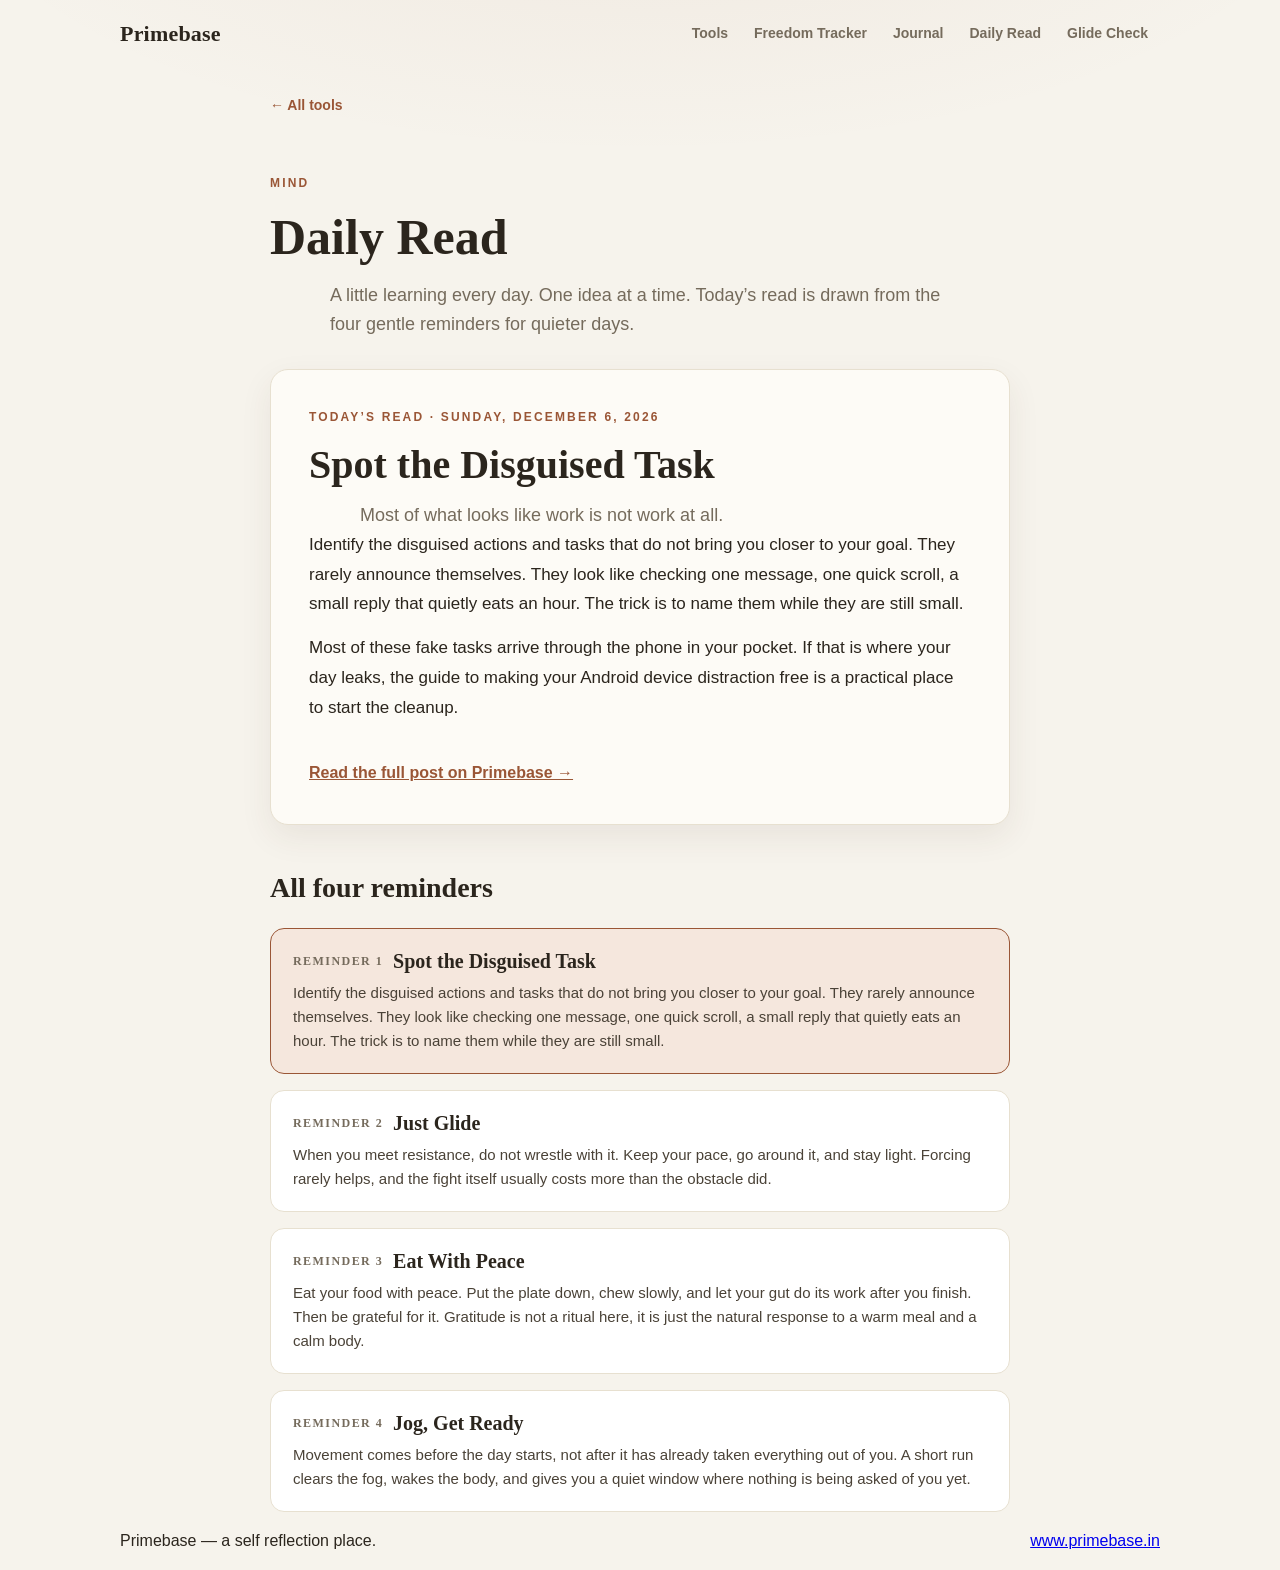
==== daily-read/index.html @ ca14ce69 "Serve tools at extensionless folder URLs (/freedom-tracker/ etc.)" ====
<!DOCTYPE html>
<html lang="en" data-base="../">
<head>
  <meta charset="UTF-8">
  <meta name="viewport" content="width=device-width, initial-scale=1.0">
  <title>Daily Read &mdash; Primebase Tools</title>
  <meta name="description" content="A little learning every day. One of four gentle reminders for quieter days.">
  <link rel="stylesheet" href="../assets/style.css">
</head>
<body>
  <div id="site-header"></div>

  <main class="container narrow">
    <a class="back-link" href="../index.html">&larr; All tools</a>

    <header class="page-head">
      <p class="eyebrow">Mind</p>
      <h1>Daily Read</h1>
      <p class="lede">A little learning every day. One idea at a time. Today&rsquo;s read is drawn from the four gentle reminders for quieter days.</p>
    </header>

    <section class="panel today-panel">
      <p class="eyebrow">Today&rsquo;s read &middot; <span id="dr-date"></span></p>
      <h2 id="dr-title">Just Glide</h2>
      <p class="lede" id="dr-lede"></p>
      <div class="today-body" id="dr-body"></div>
      <a class="read-more" href="https://www.primebase.in/p/daily-read.html" target="_blank" rel="noopener">Read the full post on Primebase &rarr;</a>
    </section>

    <h2 class="subhead">All four reminders</h2>
    <div class="today-grid" id="dr-list"></div>
  </main>

  <div id="site-footer"></div>

  <script src="../assets/app.js"></script>
  <script src="../assets/daily-read.js"></script>
</body>
</html>
---- assets/style.css ----
:root {
  --bg: #f6f3ec;
  --surface: #fdfbf6;
  --ink: #2b251d;
  --muted: #756b5c;
  --line: #e7e0d0;
  --accent: #9a5636;
  --accent-dark: #7d4528;
  --accent-soft: #f5e7dd;
  --green: #4d6b4e;
  --green-soft: #e9efe7;
  --gold: #b0822f;
  --gold-soft: #f7efdd;
  --radius: 18px;
  --shadow: 0 12px 32px rgba(74, 56, 34, 0.08);
  --font-serif: "Iowan Old Style", "Palatino Linotype", Palatino, Georgia, serif;
  --font-sans: -apple-system, BlinkMacSystemFont, "Segoe UI", Roboto, Helvetica, Arial, sans-serif;
}

* {
  box-sizing: border-box;
}

html {
  -webkit-text-size-adjust: 100%;
}

body {
  margin: 0;
  background: var(--bg);
  background-image: radial-gradient(1200px 520px at 50% -10%, rgba(154, 86, 54, 0.07), transparent 60%);
  color: var(--ink);
  font-family: var(--font-sans);
  font-size: 16px;
  line-height: 1.6;
}

h1,
h2,
h3,
h4 {
  line-height: 1.2;
}

.serif {
  font-family: var(--font-serif);
}

.muted {
  color: var(--muted);
}

.container {
  max-width: 1080px;
  margin: 0 auto;
  padding-left: 20px;
  padding-right: 20px;
}

.container.narrow {
  max-width: 780px;
}

main {
  min-height: 58vh;
}

.site-header {
  position: sticky;
  top: 0;
  z-index: 10;
  background: rgba(246, 243, 236, 0.88);
  backdrop-filter: blur(10px);
  border-bottom: 1px solid var(--line);
}

.header-inner {
  display: flex;
  align-items: center;
  justify-content: space-between;
  gap: 16px;
  padding-top: 14px;
  padding-bottom: 14px;
  flex-wrap: wrap;
}

.brand {
  font-family: var(--font-serif);
  font-size: 22px;
  font-weight: 700;
  color: var(--ink);
  text-decoration: none;
  letter-spacing: 0.2px;
}

.site-nav {
  display: flex;
  gap: 2px;
  flex-wrap: wrap;
}

.site-nav a {
  color: var(--muted);
  text-decoration: none;
  font-size: 14px;
  font-weight: 600;
  padding: 8px 12px;
  border-radius: 999px;
}

.site-nav a:hover {
  color: var(--ink);
  background: rgba(0, 0, 0, 0.045);
}

.hero {
  padding: 84px 0 46px;
  text-align: center;
}

.eyebrow {
  text-transform: uppercase;
  letter-spacing: 0.18em;
  font-size: 12px;
  font-weight: 700;
  color: var(--accent);
  margin: 0 0 14px;
}

.hero h1 {
  font-family: var(--font-serif);
  font-size: clamp(38px, 6vw, 58px);
  line-height: 1.08;
  margin: 0 0 18px;
  font-weight: 700;
}

.hero h1 em {
  color: var(--accent);
  font-style: italic;
}

.lede {
  font-size: 18px;
  color: var(--muted);
  max-width: 560px;
  margin: 0 auto;
}

.tools-grid {
  display: grid;
  grid-template-columns: repeat(auto-fit, minmax(280px, 1fr));
  gap: 20px;
  padding-bottom: 90px;
}

.tool-card {
  background: var(--surface);
  border: 1px solid var(--line);
  border-radius: var(--radius);
  padding: 26px;
  text-decoration: none;
  color: inherit;
  display: flex;
  flex-direction: column;
  gap: 10px;
  box-shadow: var(--shadow);
  transition: transform 0.2s ease, box-shadow 0.2s ease;
}

.tool-card:hover {
  transform: translateY(-3px);
  box-shadow: 0 18px 40px rgba(74, 56, 34, 0.12);
}

.tool-card-top {
  display: flex;
  justify-content: space-between;
  align-items: center;
}

.tool-icon {
  width: 46px;
  height: 46px;
  border-radius: 14px;
  background: var(--accent-soft);
  display: flex;
  align-items: center;
  justify-content: center;
  font-size: 22px;
}

.tool-tag {
  font-size: 11px;
  text-transform: uppercase;
  letter-spacing: 0.14em;
  font-weight: 700;
  color: var(--muted);
}

.tool-card h3 {
  font-family: var(--font-serif);
  font-size: 26px;
  margin: 6px 0 0;
}

.tool-tagline {
  font-family: var(--font-serif);
  font-style: italic;
  color: var(--accent-dark);
  margin: 0;
  font-size: 17px;
}

.tool-desc {
  color: var(--muted);
  font-size: 14.5px;
  margin: 0;
  flex: 1;
}

.tool-cta {
  color: var(--accent);
  font-weight: 700;
  font-size: 14px;
  margin-top: 8px;
}

.page-head {
  padding: 56px 0 30px;
}

.page-head h1 {
  font-family: var(--font-serif);
  font-size: clamp(36px, 5vw, 50px);
  margin: 0 0 14px;
}

.page-head .lede {
  font-size: 18px;
  color: var(--muted);
  max-width: 620px;
}

.back-link {
  display: inline-block;
  margin-top: 28px;
  color: var(--accent);
  text-decoration: none;
  font-weight: 600;
  font-size: 14px;
}

.panel {
  background: var(--surface);
  border: 1px solid var(--line);
  border-radius: var(--radius);
  padding: 30px;
  box-shadow: var(--shadow);
}

.tool-layout {
  display: grid;
  grid-template-columns: 1fr 1fr;
  gap: 22px;
  padding-bottom: 90px;
  align-items: start;
}

@media (max-width: 880px) {
  .tool-layout {
    grid-template-columns: 1fr;
  }
}

.panel h2 {
  font-family: var(--font-serif);
  font-size: 24px;
  margin: 0 0 20px;
}

.field {
  display: block;
  margin-bottom: 18px;
}

.field > span {
  display: block;
  font-size: 12.5px;
  font-weight: 700;
  text-transform: uppercase;
  letter-spacing: 0.08em;
  color: var(--muted);
  margin-bottom: 8px;
}

input[type="text"],
input[type="number"],
input[type="email"],
select,
textarea {
  width: 100%;
  padding: 13px 15px;
  border-radius: 12px;
  border: 1px solid var(--line);
  background: #fff;
  color: var(--ink);
  font-size: 16px;
  font-family: var(--font-sans);
  outline: none;
  transition: border-color 0.15s, box-shadow 0.15s;
}

textarea {
  resize: vertical;
  min-height: 110px;
  line-height: 1.55;
}

input:focus,
select:focus,
textarea:focus {
  border-color: var(--accent);
  box-shadow: 0 0 0 4px var(--accent-soft);
}

.btn {
  display: inline-block;
  background: var(--accent);
  color: #fff;
  border: 0;
  border-radius: 999px;
  padding: 14px 26px;
  font-size: 15px;
  font-weight: 700;
  font-family: var(--font-sans);
  cursor: pointer;
  text-decoration: none;
  transition: transform 0.15s, background 0.15s;
}

.btn:hover {
  background: var(--accent-dark);
  transform: translateY(-1px);
}

.btn-ghost {
  background: transparent;
  color: var(--accent);
  border: 1px solid var(--accent);
  border-radius: 999px;
  padding: 9px 18px;
  font-size: 13.5px;
  font-weight: 700;
  font-family: var(--font-sans);
  cursor: pointer;
}

.result {
  background: var(--surface);
  border: 1px solid var(--line);
  border-radius: var(--radius);
  padding: 30px;
  box-shadow: var(--shadow);
}

.result-days {
  display: flex;
  flex-direction: column;
  gap: 2px;
  padding-bottom: 18px;
  border-bottom: 1px dashed var(--line);
  margin-bottom: 18px;
}

.result-days .num {
  font-family: var(--font-serif);
  font-size: 68px;
  line-height: 1;
  color: var(--accent);
  font-weight: 700;
}

.result-days .lbl {
  text-transform: uppercase;
  letter-spacing: 0.14em;
  font-size: 12px;
  font-weight: 700;
  color: var(--muted);
}

.result-rows {
  list-style: none;
  margin: 0;
  padding: 0;
  display: grid;
  gap: 12px;
}

.result-rows li {
  display: flex;
  justify-content: space-between;
  gap: 12px;
  font-size: 15px;
}

.result-rows li span:first-child {
  color: var(--muted);
}

.result-rows li span:last-child {
  font-weight: 700;
  font-variant-numeric: tabular-nums;
}

.result-note {
  margin: 18px 0 0;
  padding-top: 16px;
  border-top: 1px dashed var(--line);
  color: var(--muted);
  font-size: 14px;
  font-style: italic;
  font-family: var(--font-serif);
}

.result-empty {
  color: var(--muted);
  font-family: var(--font-serif);
  font-style: italic;
  font-size: 17px;
}

.journal-panel textarea {
  width: 100%;
  min-height: 340px;
  font-size: 17px;
  line-height: 1.7;
  font-family: var(--font-serif);
}

.journal-meta {
  display: flex;
  align-items: center;
  justify-content: space-between;
  gap: 12px;
  margin-top: 16px;
  flex-wrap: wrap;
}

.journal-meta .status {
  font-size: 13px;
  color: var(--muted);
  display: inline-flex;
  gap: 8px;
  align-items: center;
}

.dot {
  width: 8px;
  height: 8px;
  border-radius: 50%;
  background: var(--green);
  display: inline-block;
}

.dot.idle {
  background: var(--gold);
}

.journal-meta .counts {
  font-size: 13px;
  color: var(--muted);
}

.today-panel {
  padding: 38px;
}

.today-panel h2 {
  font-family: var(--font-serif);
  font-size: clamp(30px, 4vw, 40px);
  margin: 8px 0 12px;
}

.today-body p {
  font-size: 17px;
  line-height: 1.75;
  margin: 0 0 14px;
}

.today-grid {
  display: grid;
  gap: 16px;
  margin-top: 24px;
}

.reminder {
  border: 1px solid var(--line);
  border-radius: 14px;
  padding: 20px 22px;
  background: #fff;
}

.reminder h4 {
  font-family: var(--font-serif);
  font-size: 20px;
  margin: 0 0 8px;
  display: flex;
  align-items: center;
  gap: 10px;
}

.reminder h4 .r-idx {
  font-size: 12px;
  color: var(--muted);
  text-transform: uppercase;
  letter-spacing: 0.12em;
}

.reminder p {
  margin: 0;
  color: #4a4237;
  font-size: 15px;
}

.reminder.today {
  border-color: var(--accent);
  background: var(--accent-soft);
}

.read-more {
  display: inline-block;
  margin-top: 24px;
  color: var(--accent);
  font-weight: 700;
}

.subhead {
  font-family: var(--font-serif);
  font-size: 28px;
  margin: 46px 0 18px;
}

.check-grid {
  display: grid;
  grid-template-columns: 1fr 1fr;
  gap: 0 18px;
}

@media (max-width: 640px) {
  .check-grid {
    grid-template-columns: 1fr;
  }
}

.gt-result {
  margin-top: 24px;
  border-top: 1px dashed var(--line);
  padding-top: 22px;
}

.gt-verdict {
  font-family: var(--font-serif);
  font-size: 26px;
  margin: 0 0 10px;
}

.gt-verdict.pass {
  color: var(--green);
}

.gt-verdict.soft {
  color: var(--accent);
}

.gt-verdict.warn {
  color: var(--gold);
}

.site-footer {
  border-top: 1px solid var(--line);
  margin-top: 30px;
  padding: 34px 0 60px;
  color: var(--muted);
  font-size: 14px;
}

.footer-inner {
  display: flex;
  justify-content: space-between;
  gap: 12px;
  flex-wrap: wrap;
}

.site-footer a {
  color: var(--accent);
}

@media (max-width: 640px) {
  .panel {
    padding: 22px;
  }
  .hero {
    padding: 56px 0 36px;
  }
  .today-panel {
    padding: 26px;
  }
}

#gt-verdict-body {
  color: var(--muted);
  margin: 0;
}
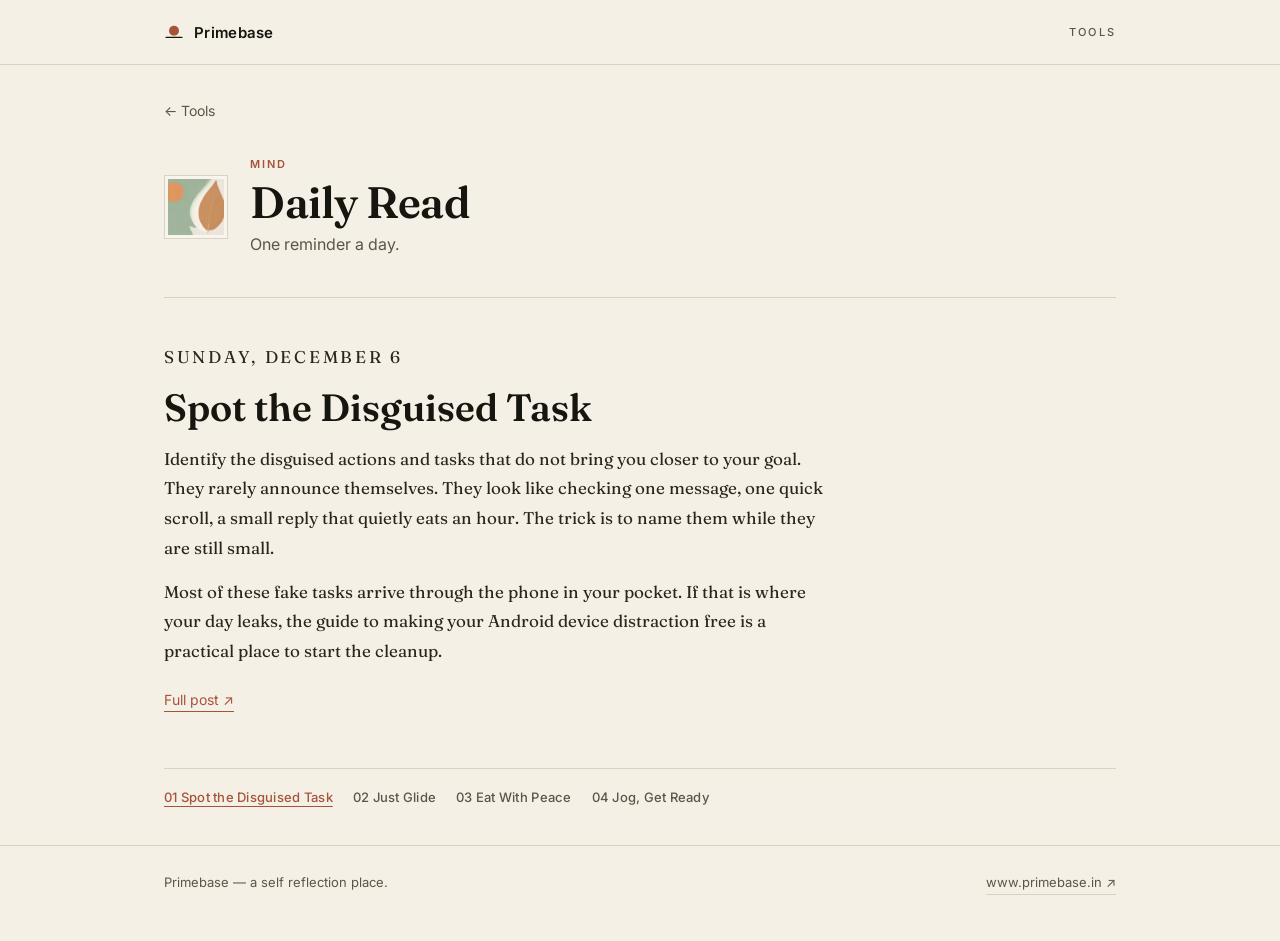
==== commit db3bb5fa: "Redesign with a minimal gallery aesthetic, serif type and generated art" ====
--- a/daily-read/index.html
+++ b/daily-read/index.html
@@ -4,31 +4,38 @@
   <meta charset="UTF-8">
   <meta name="viewport" content="width=device-width, initial-scale=1.0">
   <title>Daily Read &mdash; Primebase Tools</title>
-  <meta name="description" content="A little learning every day. One of four gentle reminders for quieter days.">
+  <meta name="description" content="One reminder a day. Four gentle reminders for quieter days.">
+  <link rel="icon" href="../assets/img/mark.svg" type="image/svg+xml">
+  <link rel="preconnect" href="https://fonts.googleapis.com">
+  <link rel="preconnect" href="https://fonts.gstatic.com" crossorigin>
+  <link href="https://fonts.googleapis.com/css2?family=Fraunces:ital,opsz,wght@0,9..144,400;0,9..144,600;1,9..144,400&family=Inter:wght@400;500;600&display=swap" rel="stylesheet">
   <link rel="stylesheet" href="../assets/style.css">
 </head>
 <body>
   <div id="site-header"></div>
 
-  <main class="container narrow">
-    <a class="back-link" href="../index.html">&larr; All tools</a>
+  <main>
+    <div class="wrap">
+      <a class="back" href="../index.html">&larr; Tools</a>
 
-    <header class="page-head">
-      <p class="eyebrow">Mind</p>
-      <h1>Daily Read</h1>
-      <p class="lede">A little learning every day. One idea at a time. Today&rsquo;s read is drawn from the four gentle reminders for quieter days.</p>
-    </header>
+      <header class="page">
+        <img class="thumb" src="../assets/img/read.jpg" alt="" width="768" height="576">
+        <div>
+          <p class="eyebrow">Mind</p>
+          <h1>Daily Read</h1>
+          <p class="lede">One reminder a day.</p>
+        </div>
+      </header>
 
-    <section class="panel today-panel">
-      <p class="eyebrow">Today&rsquo;s read &middot; <span id="dr-date"></span></p>
-      <h2 id="dr-title">Just Glide</h2>
-      <p class="lede" id="dr-lede"></p>
-      <div class="today-body" id="dr-body"></div>
-      <a class="read-more" href="https://www.primebase.in/p/daily-read.html" target="_blank" rel="noopener">Read the full post on Primebase &rarr;</a>
-    </section>
+      <section class="read">
+        <p class="read-date" id="dr-date"></p>
+        <h2 id="dr-title"></h2>
+        <div id="dr-body"></div>
+        <a class="more" href="https://www.primebase.in/p/daily-read.html" target="_blank" rel="noopener">Full post &nearr;</a>
+      </section>
 
-    <h2 class="subhead">All four reminders</h2>
-    <div class="today-grid" id="dr-list"></div>
+      <nav class="tabs" id="dr-tabs" aria-label="All reminders"></nav>
+    </div>
   </main>
 
   <div id="site-footer"></div>
--- a/assets/style.css
+++ b/assets/style.css
@@ -1,20 +1,14 @@
 :root {
-  --bg: #f6f3ec;
-  --surface: #fdfbf6;
-  --ink: #2b251d;
-  --muted: #756b5c;
-  --line: #e7e0d0;
-  --accent: #9a5636;
-  --accent-dark: #7d4528;
-  --accent-soft: #f5e7dd;
-  --green: #4d6b4e;
-  --green-soft: #e9efe7;
-  --gold: #b0822f;
-  --gold-soft: #f7efdd;
-  --radius: 18px;
-  --shadow: 0 12px 32px rgba(74, 56, 34, 0.08);
-  --font-serif: "Iowan Old Style", "Palatino Linotype", Palatino, Georgia, serif;
-  --font-sans: -apple-system, BlinkMacSystemFont, "Segoe UI", Roboto, Helvetica, Arial, sans-serif;
+  --paper: #f4f0e6;
+  --ink: #17150f;
+  --ink-soft: #5c5648;
+  --line: #dbd3c1;
+  --accent: #a6533a;
+  --sage: #6e7f63;
+  --gold: #b08a4a;
+  --serif: "Fraunces", "Iowan Old Style", Palatino, Georgia, serif;
+  --sans: "Inter", -apple-system, BlinkMacSystemFont, "Segoe UI", Roboto, Helvetica, Arial, sans-serif;
+  --max: 1000px;
 }
 
 * {
@@ -27,588 +21,491 @@
 
 body {
   margin: 0;
-  background: var(--bg);
-  background-image: radial-gradient(1200px 520px at 50% -10%, rgba(154, 86, 54, 0.07), transparent 60%);
+  background: var(--paper);
   color: var(--ink);
-  font-family: var(--font-sans);
-  font-size: 16px;
-  line-height: 1.6;
-}
-
-h1,
-h2,
-h3,
-h4 {
-  line-height: 1.2;
-}
-
-.serif {
-  font-family: var(--font-serif);
-}
-
-.muted {
-  color: var(--muted);
-}
-
-.container {
-  max-width: 1080px;
+  font: 400 16px/1.65 var(--sans);
+  -webkit-font-smoothing: antialiased;
+}
+
+body::before {
+  content: "";
+  position: fixed;
+  inset: 0;
+  z-index: 1;
+  pointer-events: none;
+  background-image: url("../img/grain.png");
+  background-size: 180px 180px;
+  opacity: 0.45;
+  mix-blend-mode: multiply;
+}
+
+img {
+  display: block;
+  max-width: 100%;
+}
+
+a {
+  color: inherit;
+}
+
+.wrap {
+  max-width: var(--max);
   margin: 0 auto;
-  padding-left: 20px;
-  padding-right: 20px;
-}
-
-.container.narrow {
-  max-width: 780px;
+  padding: 0 24px;
+  position: relative;
+  z-index: 2;
 }
 
 main {
-  min-height: 58vh;
-}
-
-.site-header {
-  position: sticky;
-  top: 0;
-  z-index: 10;
-  background: rgba(246, 243, 236, 0.88);
-  backdrop-filter: blur(10px);
+  min-height: 60vh;
+}
+
+.masthead {
   border-bottom: 1px solid var(--line);
-}
-
-.header-inner {
+  position: relative;
+  z-index: 3;
+}
+
+.mast-inner {
   display: flex;
   align-items: center;
   justify-content: space-between;
-  gap: 16px;
-  padding-top: 14px;
-  padding-bottom: 14px;
-  flex-wrap: wrap;
+  padding-top: 22px;
+  padding-bottom: 22px;
 }
 
 .brand {
-  font-family: var(--font-serif);
-  font-size: 22px;
-  font-weight: 700;
-  color: var(--ink);
+  display: inline-flex;
+  align-items: center;
+  gap: 10px;
   text-decoration: none;
-  letter-spacing: 0.2px;
-}
-
-.site-nav {
-  display: flex;
-  gap: 2px;
-  flex-wrap: wrap;
-}
-
-.site-nav a {
-  color: var(--muted);
+  font: 600 15px var(--sans);
+  letter-spacing: 0.02em;
+}
+
+.brand svg {
+  width: 20px;
+  height: 20px;
+}
+
+.mast-note {
+  font: 500 11px var(--sans);
+  letter-spacing: 0.2em;
+  text-transform: uppercase;
+  color: var(--ink-soft);
+}
+
+.hero {
+  display: grid;
+  grid-template-columns: 1.05fr 0.95fr;
+  gap: 56px;
+  align-items: center;
+  padding: 84px 0 64px;
+}
+
+.eyebrow {
+  margin: 0 0 18px;
+  font: 600 11px var(--sans);
+  letter-spacing: 0.18em;
+  text-transform: uppercase;
+  color: var(--accent);
+}
+
+.hero h1 {
+  font: 600 clamp(40px, 5.6vw, 64px) / 1.04 var(--serif);
+  letter-spacing: -0.015em;
+  margin: 0 0 20px;
+}
+
+.hero h1 em {
+  font-style: italic;
+  color: var(--accent);
+}
+
+.lede {
+  font: 400 18px / 1.6 var(--serif);
+  color: var(--ink-soft);
+  margin: 0;
+  max-width: 34ch;
+}
+
+.hero-art {
+  margin: 0;
+  border: 1px solid var(--line);
+  padding: 8px;
+  background: rgba(255, 255, 255, 0.35);
+}
+
+.hero-art img {
+  width: 100%;
+  aspect-ratio: 16 / 9;
+  object-fit: cover;
+}
+
+.grid {
+  display: grid;
+  grid-template-columns: 1fr 1fr;
+  gap: 40px;
+  padding: 8px 0 96px;
+}
+
+.card {
+  display: grid;
+  grid-template-columns: 132px 1fr;
+  gap: 20px;
+  align-items: center;
+  text-decoration: none;
+  padding-top: 22px;
+  border-top: 1px solid var(--line);
+}
+
+.card-art img {
+  width: 132px;
+  height: 99px;
+  object-fit: cover;
+  border: 1px solid var(--line);
+  padding: 5px;
+  background: rgba(255, 255, 255, 0.35);
+}
+
+.card-title {
+  display: block;
+  font: 600 22px / 1.2 var(--serif);
+  transition: color 0.2s;
+}
+
+.card:hover .card-title {
+  color: var(--accent);
+}
+
+.card-line {
+  display: block;
+  color: var(--ink-soft);
+  font-size: 14px;
+  margin-top: 4px;
+}
+
+.back {
+  display: inline-block;
+  margin: 34px 0 0;
+  color: var(--ink-soft);
   text-decoration: none;
   font-size: 14px;
-  font-weight: 600;
-  padding: 8px 12px;
+}
+
+.back:hover {
+  color: var(--accent);
+}
+
+.page {
+  display: flex;
+  gap: 22px;
+  align-items: center;
+  padding: 34px 0 40px;
+  border-bottom: 1px solid var(--line);
+  margin-bottom: 44px;
+}
+
+.thumb {
+  width: 64px;
+  height: 64px;
+  object-fit: cover;
+  border: 1px solid var(--line);
+  padding: 3px;
+  background: rgba(255, 255, 255, 0.35);
+  flex: none;
+}
+
+.page .eyebrow {
+  margin: 0 0 8px;
+}
+
+.page h1 {
+  font: 600 clamp(30px, 4vw, 44px) / 1.05 var(--serif);
+  letter-spacing: -0.01em;
+  margin: 0 0 6px;
+}
+
+.page .lede {
+  font-family: var(--sans);
+  font-size: 16px;
+  color: var(--ink-soft);
+  max-width: none;
+}
+
+.split {
+  display: grid;
+  grid-template-columns: 1fr 1fr;
+  gap: 56px;
+  padding-bottom: 100px;
+  align-items: start;
+}
+
+.field {
+  display: block;
+  margin-bottom: 26px;
+}
+
+.field span {
+  display: block;
+  font: 600 11px var(--sans);
+  letter-spacing: 0.14em;
+  text-transform: uppercase;
+  color: var(--ink-soft);
+  margin-bottom: 6px;
+}
+
+input[type="number"],
+input[type="text"],
+select,
+textarea {
+  width: 100%;
+  background: transparent;
+  border: 0;
+  border-bottom: 1px solid var(--line);
+  border-radius: 0;
+  padding: 8px 0 10px;
+  font: 400 18px var(--sans);
+  color: var(--ink);
+  outline: none;
+}
+
+textarea {
+  min-height: 280px;
+  font: 400 17px / 1.7 var(--serif);
+  border-top: 1px solid var(--line);
+  padding: 18px 0;
+  resize: vertical;
+}
+
+select {
+  appearance: none;
+  cursor: pointer;
+}
+
+input:focus,
+select:focus,
+textarea:focus {
+  border-bottom-color: var(--accent);
+}
+
+.btn {
+  display: inline-block;
+  background: var(--ink);
+  color: var(--paper);
+  border: 0;
   border-radius: 999px;
-}
-
-.site-nav a:hover {
-  color: var(--ink);
-  background: rgba(0, 0, 0, 0.045);
-}
-
-.hero {
-  padding: 84px 0 46px;
-  text-align: center;
-}
-
-.eyebrow {
+  padding: 12px 22px;
+  font: 500 14px var(--sans);
+  letter-spacing: 0.02em;
+  cursor: pointer;
+  transition: background 0.2s;
+}
+
+.btn:hover {
+  background: var(--accent);
+}
+
+.days {
+  font: 600 clamp(64px, 9vw, 104px) / 1 var(--serif);
+  letter-spacing: -0.03em;
+  margin: 0;
+}
+
+.days-label {
+  font: 600 11px var(--sans);
+  letter-spacing: 0.18em;
   text-transform: uppercase;
-  letter-spacing: 0.18em;
-  font-size: 12px;
-  font-weight: 700;
-  color: var(--accent);
-  margin: 0 0 14px;
-}
-
-.hero h1 {
-  font-family: var(--font-serif);
-  font-size: clamp(38px, 6vw, 58px);
-  line-height: 1.08;
-  margin: 0 0 18px;
-  font-weight: 700;
-}
-
-.hero h1 em {
-  color: var(--accent);
-  font-style: italic;
-}
-
-.lede {
-  font-size: 18px;
-  color: var(--muted);
-  max-width: 560px;
-  margin: 0 auto;
-}
-
-.tools-grid {
-  display: grid;
-  grid-template-columns: repeat(auto-fit, minmax(280px, 1fr));
-  gap: 20px;
-  padding-bottom: 90px;
-}
-
-.tool-card {
-  background: var(--surface);
-  border: 1px solid var(--line);
-  border-radius: var(--radius);
-  padding: 26px;
-  text-decoration: none;
-  color: inherit;
-  display: flex;
-  flex-direction: column;
-  gap: 10px;
-  box-shadow: var(--shadow);
-  transition: transform 0.2s ease, box-shadow 0.2s ease;
-}
-
-.tool-card:hover {
-  transform: translateY(-3px);
-  box-shadow: 0 18px 40px rgba(74, 56, 34, 0.12);
-}
-
-.tool-card-top {
+  color: var(--ink-soft);
+  margin: 10px 0 22px;
+}
+
+.caption {
+  font: 400 16px / 1.6 var(--serif);
+  color: var(--ink-soft);
+  margin: 0;
+  max-width: 36ch;
+}
+
+.empty {
+  font: 400 18px / 1.6 var(--serif);
+  color: var(--ink-soft);
+  margin: 0;
+  max-width: 32ch;
+}
+
+.meta {
   display: flex;
   justify-content: space-between;
   align-items: center;
-}
-
-.tool-icon {
-  width: 46px;
-  height: 46px;
-  border-radius: 14px;
-  background: var(--accent-soft);
+  gap: 16px;
+  margin-top: 14px;
+  font-size: 13px;
+  color: var(--ink-soft);
+}
+
+.linkish {
+  background: none;
+  border: 0;
+  padding: 0;
+  color: var(--ink-soft);
+  font: 500 13px var(--sans);
+  cursor: pointer;
+  text-decoration: underline;
+  text-underline-offset: 3px;
+}
+
+.linkish:hover {
+  color: var(--accent);
+}
+
+.read-date {
+  font: 600 11px var(--sans);
+  letter-spacing: 0.16em;
+  text-transform: uppercase;
+  color: var(--accent);
+  margin: 0 0 12px;
+}
+
+.read h2 {
+  font: 600 clamp(26px, 4vw, 38px) / 1.15 var(--serif);
+  margin: 0 0 14px;
+}
+
+.read p {
+  font: 400 17px / 1.75 var(--serif);
+  color: #2a261d;
+  margin: 0 0 14px;
+  max-width: 60ch;
+}
+
+.read .more {
+  display: inline-block;
+  margin-top: 8px;
+  font-size: 14px;
+  color: var(--accent);
+  text-decoration: none;
+  border-bottom: 1px solid currentColor;
+}
+
+.tabs {
   display: flex;
-  align-items: center;
-  justify-content: center;
-  font-size: 22px;
-}
-
-.tool-tag {
-  font-size: 11px;
-  text-transform: uppercase;
-  letter-spacing: 0.14em;
-  font-weight: 700;
-  color: var(--muted);
-}
-
-.tool-card h3 {
-  font-family: var(--font-serif);
-  font-size: 26px;
-  margin: 6px 0 0;
-}
-
-.tool-tagline {
-  font-family: var(--font-serif);
-  font-style: italic;
-  color: var(--accent-dark);
-  margin: 0;
-  font-size: 17px;
-}
-
-.tool-desc {
-  color: var(--muted);
-  font-size: 14.5px;
-  margin: 0;
-  flex: 1;
-}
-
-.tool-cta {
-  color: var(--accent);
-  font-weight: 700;
-  font-size: 14px;
-  margin-top: 8px;
-}
-
-.page-head {
-  padding: 56px 0 30px;
-}
-
-.page-head h1 {
-  font-family: var(--font-serif);
-  font-size: clamp(36px, 5vw, 50px);
-  margin: 0 0 14px;
-}
-
-.page-head .lede {
-  font-size: 18px;
-  color: var(--muted);
-  max-width: 620px;
-}
-
-.back-link {
-  display: inline-block;
-  margin-top: 28px;
-  color: var(--accent);
-  text-decoration: none;
-  font-weight: 600;
-  font-size: 14px;
-}
-
-.panel {
-  background: var(--surface);
-  border: 1px solid var(--line);
-  border-radius: var(--radius);
-  padding: 30px;
-  box-shadow: var(--shadow);
-}
-
-.tool-layout {
-  display: grid;
-  grid-template-columns: 1fr 1fr;
-  gap: 22px;
-  padding-bottom: 90px;
-  align-items: start;
-}
-
-@media (max-width: 880px) {
-  .tool-layout {
-    grid-template-columns: 1fr;
-  }
-}
-
-.panel h2 {
-  font-family: var(--font-serif);
-  font-size: 24px;
-  margin: 0 0 20px;
-}
-
-.field {
-  display: block;
-  margin-bottom: 18px;
-}
-
-.field > span {
-  display: block;
-  font-size: 12.5px;
-  font-weight: 700;
-  text-transform: uppercase;
-  letter-spacing: 0.08em;
-  color: var(--muted);
-  margin-bottom: 8px;
-}
-
-input[type="text"],
-input[type="number"],
-input[type="email"],
-select,
-textarea {
-  width: 100%;
-  padding: 13px 15px;
-  border-radius: 12px;
-  border: 1px solid var(--line);
-  background: #fff;
+  flex-wrap: wrap;
+  gap: 20px;
+  margin-top: 56px;
+  border-top: 1px solid var(--line);
+  padding-top: 20px;
+}
+
+.tab {
+  background: none;
+  border: 0;
+  padding: 0;
+  font: 500 13px var(--sans);
+  color: var(--ink-soft);
+  cursor: pointer;
+  letter-spacing: 0.02em;
+}
+
+.tab:hover {
   color: var(--ink);
-  font-size: 16px;
-  font-family: var(--font-sans);
-  outline: none;
-  transition: border-color 0.15s, box-shadow 0.15s;
-}
-
-textarea {
-  resize: vertical;
-  min-height: 110px;
-  line-height: 1.55;
-}
-
-input:focus,
-select:focus,
-textarea:focus {
-  border-color: var(--accent);
-  box-shadow: 0 0 0 4px var(--accent-soft);
-}
-
-.btn {
-  display: inline-block;
-  background: var(--accent);
-  color: #fff;
-  border: 0;
-  border-radius: 999px;
-  padding: 14px 26px;
-  font-size: 15px;
-  font-weight: 700;
-  font-family: var(--font-sans);
-  cursor: pointer;
-  text-decoration: none;
-  transition: transform 0.15s, background 0.15s;
-}
-
-.btn:hover {
-  background: var(--accent-dark);
-  transform: translateY(-1px);
-}
-
-.btn-ghost {
-  background: transparent;
-  color: var(--accent);
-  border: 1px solid var(--accent);
-  border-radius: 999px;
-  padding: 9px 18px;
-  font-size: 13.5px;
-  font-weight: 700;
-  font-family: var(--font-sans);
-  cursor: pointer;
-}
-
-.result {
-  background: var(--surface);
-  border: 1px solid var(--line);
-  border-radius: var(--radius);
-  padding: 30px;
-  box-shadow: var(--shadow);
-}
-
-.result-days {
-  display: flex;
-  flex-direction: column;
-  gap: 2px;
-  padding-bottom: 18px;
-  border-bottom: 1px dashed var(--line);
-  margin-bottom: 18px;
-}
-
-.result-days .num {
-  font-family: var(--font-serif);
-  font-size: 68px;
-  line-height: 1;
-  color: var(--accent);
-  font-weight: 700;
-}
-
-.result-days .lbl {
-  text-transform: uppercase;
-  letter-spacing: 0.14em;
-  font-size: 12px;
-  font-weight: 700;
-  color: var(--muted);
-}
-
-.result-rows {
-  list-style: none;
-  margin: 0;
-  padding: 0;
-  display: grid;
-  gap: 12px;
-}
-
-.result-rows li {
+}
+
+.tab[aria-current="true"] {
+  color: var(--accent);
+  text-decoration: underline;
+  text-underline-offset: 4px;
+}
+
+.verdict {
+  margin-top: 44px;
+  border-top: 1px solid var(--line);
+  padding-top: 28px;
+}
+
+.verdict h2 {
+  font: 600 26px / 1.2 var(--serif);
+  margin: 0 0 10px;
+}
+
+.verdict p {
+  font: 400 16px / 1.7 var(--serif);
+  color: var(--ink-soft);
+  margin: 0;
+  max-width: 52ch;
+}
+
+.verdict.pass h2 {
+  color: var(--sage);
+}
+
+.verdict.warn h2 {
+  color: var(--gold);
+}
+
+.verdict.soft h2 {
+  color: var(--accent);
+}
+
+.footer {
+  border-top: 1px solid var(--line);
+  margin-top: 40px;
+  padding: 26px 0 46px;
+  font-size: 13px;
+  color: var(--ink-soft);
+  position: relative;
+  z-index: 2;
+}
+
+.footer .wrap {
   display: flex;
   justify-content: space-between;
-  gap: 12px;
-  font-size: 15px;
-}
-
-.result-rows li span:first-child {
-  color: var(--muted);
-}
-
-.result-rows li span:last-child {
-  font-weight: 700;
-  font-variant-numeric: tabular-nums;
-}
-
-.result-note {
-  margin: 18px 0 0;
-  padding-top: 16px;
-  border-top: 1px dashed var(--line);
-  color: var(--muted);
-  font-size: 14px;
-  font-style: italic;
-  font-family: var(--font-serif);
-}
-
-.result-empty {
-  color: var(--muted);
-  font-family: var(--font-serif);
-  font-style: italic;
-  font-size: 17px;
-}
-
-.journal-panel textarea {
-  width: 100%;
-  min-height: 340px;
-  font-size: 17px;
-  line-height: 1.7;
-  font-family: var(--font-serif);
-}
-
-.journal-meta {
-  display: flex;
-  align-items: center;
-  justify-content: space-between;
-  gap: 12px;
-  margin-top: 16px;
+  gap: 16px;
   flex-wrap: wrap;
 }
 
-.journal-meta .status {
-  font-size: 13px;
-  color: var(--muted);
-  display: inline-flex;
-  gap: 8px;
-  align-items: center;
-}
-
-.dot {
-  width: 8px;
-  height: 8px;
-  border-radius: 50%;
-  background: var(--green);
-  display: inline-block;
-}
-
-.dot.idle {
-  background: var(--gold);
-}
-
-.journal-meta .counts {
-  font-size: 13px;
-  color: var(--muted);
-}
-
-.today-panel {
-  padding: 38px;
-}
-
-.today-panel h2 {
-  font-family: var(--font-serif);
-  font-size: clamp(30px, 4vw, 40px);
-  margin: 8px 0 12px;
-}
-
-.today-body p {
-  font-size: 17px;
-  line-height: 1.75;
-  margin: 0 0 14px;
-}
-
-.today-grid {
-  display: grid;
-  gap: 16px;
-  margin-top: 24px;
-}
-
-.reminder {
-  border: 1px solid var(--line);
-  border-radius: 14px;
-  padding: 20px 22px;
-  background: #fff;
-}
-
-.reminder h4 {
-  font-family: var(--font-serif);
-  font-size: 20px;
-  margin: 0 0 8px;
-  display: flex;
-  align-items: center;
-  gap: 10px;
-}
-
-.reminder h4 .r-idx {
-  font-size: 12px;
-  color: var(--muted);
-  text-transform: uppercase;
-  letter-spacing: 0.12em;
-}
-
-.reminder p {
-  margin: 0;
-  color: #4a4237;
-  font-size: 15px;
-}
-
-.reminder.today {
-  border-color: var(--accent);
-  background: var(--accent-soft);
-}
-
-.read-more {
-  display: inline-block;
-  margin-top: 24px;
-  color: var(--accent);
-  font-weight: 700;
-}
-
-.subhead {
-  font-family: var(--font-serif);
-  font-size: 28px;
-  margin: 46px 0 18px;
-}
-
-.check-grid {
-  display: grid;
-  grid-template-columns: 1fr 1fr;
-  gap: 0 18px;
-}
-
-@media (max-width: 640px) {
-  .check-grid {
+.footer a {
+  color: var(--ink-soft);
+  text-decoration: none;
+  border-bottom: 1px solid var(--line);
+}
+
+.footer a:hover {
+  color: var(--accent);
+}
+
+@media (max-width: 820px) {
+  .hero {
     grid-template-columns: 1fr;
+    gap: 34px;
+    padding: 56px 0 44px;
   }
-}
-
-.gt-result {
-  margin-top: 24px;
-  border-top: 1px dashed var(--line);
-  padding-top: 22px;
-}
-
-.gt-verdict {
-  font-family: var(--font-serif);
-  font-size: 26px;
-  margin: 0 0 10px;
-}
-
-.gt-verdict.pass {
-  color: var(--green);
-}
-
-.gt-verdict.soft {
-  color: var(--accent);
-}
-
-.gt-verdict.warn {
-  color: var(--gold);
-}
-
-.site-footer {
-  border-top: 1px solid var(--line);
-  margin-top: 30px;
-  padding: 34px 0 60px;
-  color: var(--muted);
-  font-size: 14px;
-}
-
-.footer-inner {
-  display: flex;
-  justify-content: space-between;
-  gap: 12px;
-  flex-wrap: wrap;
-}
-
-.site-footer a {
-  color: var(--accent);
-}
-
-@media (max-width: 640px) {
-  .panel {
-    padding: 22px;
+  .grid {
+    grid-template-columns: 1fr;
+    gap: 28px;
+    padding-bottom: 72px;
   }
-  .hero {
-    padding: 56px 0 36px;
+  .split {
+    grid-template-columns: 1fr;
+    gap: 40px;
+    padding-bottom: 72px;
   }
-  .today-panel {
-    padding: 26px;
+}
+
+@media (max-width: 500px) {
+  .card {
+    grid-template-columns: 96px 1fr;
+    gap: 16px;
   }
-}
-
-#gt-verdict-body {
-  color: var(--muted);
-  margin: 0;
-}
+  .card-art img {
+    width: 96px;
+    height: 72px;
+  }
+  .page {
+    align-items: flex-start;
+  }
+}
+
+.short {
+  min-height: 96px;
+}
